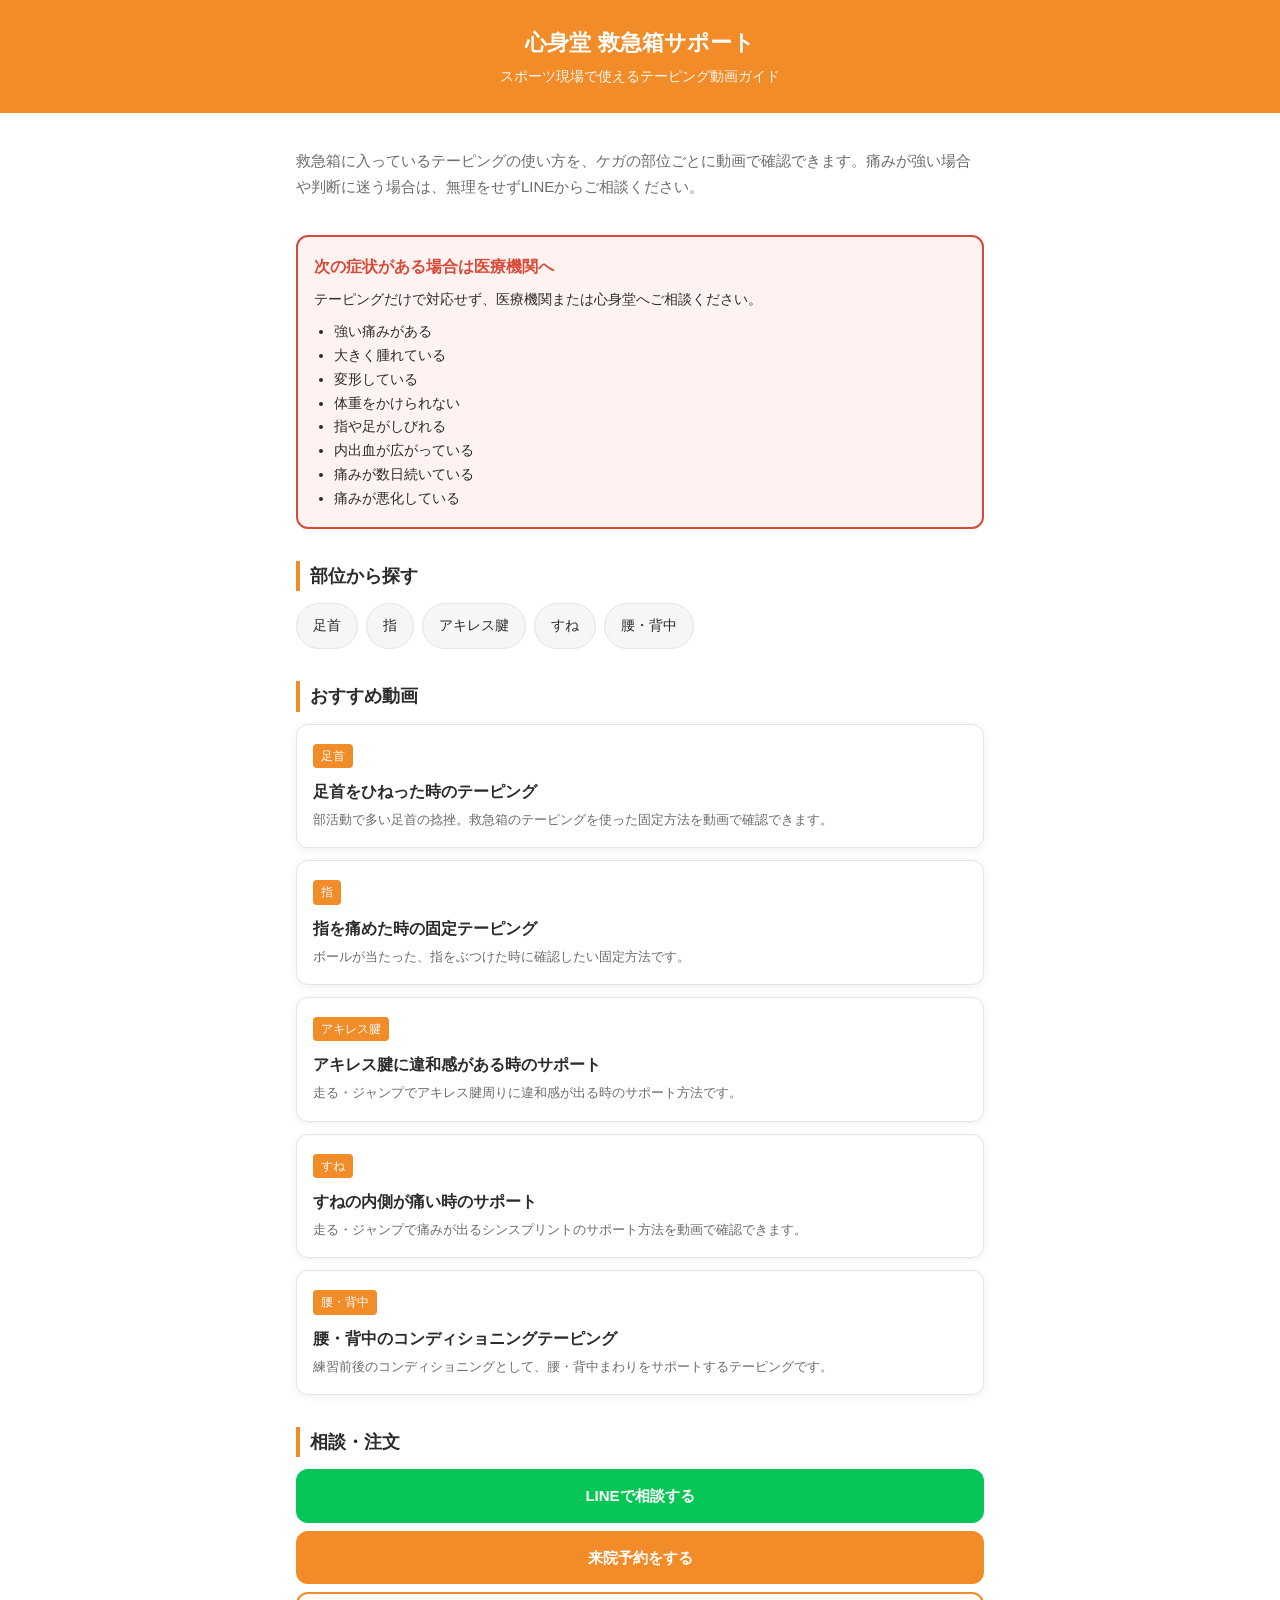
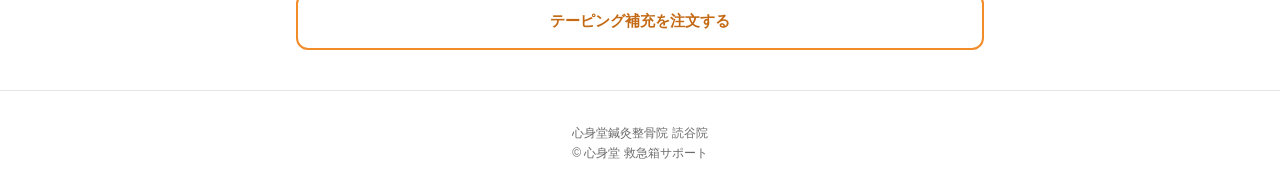
==== index.html @ 583e000f "Initial commit: Phase 1 static site + admin panel" ====
<!DOCTYPE html>
<html lang="ja">
<head>
<meta charset="UTF-8">
<meta name="viewport" content="width=device-width, initial-scale=1">
<title>心身堂 救急箱サポート | テーピング動画ガイド</title>
<meta name="description" content="スポーツ現場で使えるテーピング動画ガイド。心身堂鍼灸整骨院 読谷院の救急箱サポート企画。">
<link rel="stylesheet" href="assets/css/style.css">
</head>
<body>
<header class="site-header">
  <h1 id="site-title">心身堂 救急箱サポート</h1>
  <p class="subtitle" id="site-subtitle">スポーツ現場で使えるテーピング動画ガイド</p>
</header>

<main class="container">
  <p class="lead" id="site-description"></p>

  <div class="notice">
    <h2>次の症状がある場合は医療機関へ</h2>
    <p style="font-size:14px;margin:0">テーピングだけで対応せず、医療機関または心身堂へご相談ください。</p>
    <ul id="emergency-list"></ul>
  </div>

  <section>
    <h2>部位から探す</h2>
    <div class="categories" id="categories"></div>
  </section>

  <section>
    <h2>おすすめ動画</h2>
    <div class="video-list" id="video-list"></div>
  </section>

  <section>
    <h2>相談・注文</h2>
    <a id="btn-line" class="btn btn-line" href="#">LINEで相談する</a>
    <a class="btn btn-primary" href="#">来院予約をする</a>
    <a class="btn btn-outline" href="#">テーピング補充を注文する</a>
  </section>
</main>

<footer class="site-footer">
  <p>心身堂鍼灸整骨院 読谷院<br>&copy; 心身堂 救急箱サポート</p>
</footer>

<script src="assets/js/main.js"></script>
</body>
</html>
---- assets/css/style.css ----
:root {
  --color-primary: #F28C28;
  --color-primary-dark: #C46A15;
  --color-danger: #D94A38;
  --color-text: #2B2B2B;
  --color-text-sub: #6B6B6B;
  --color-bg: #FFFFFF;
  --color-bg-soft: #F6F6F6;
  --color-border: #E4E4E4;
  --radius: 12px;
  --shadow: 0 2px 8px rgba(0,0,0,0.06);
  --font: -apple-system, BlinkMacSystemFont, "Segoe UI", "Hiragino Kaku Gothic ProN", "Noto Sans JP", Meiryo, sans-serif;
}

* { box-sizing: border-box; }
html, body { margin: 0; padding: 0; }
body {
  font-family: var(--font);
  color: var(--color-text);
  background: var(--color-bg);
  line-height: 1.7;
  font-size: 16px;
  -webkit-text-size-adjust: 100%;
}

a { color: var(--color-primary-dark); }

.container {
  max-width: 720px;
  margin: 0 auto;
  padding: 0 16px;
}

/* Header */
.site-header {
  background: var(--color-primary);
  color: #fff;
  padding: 24px 16px;
  text-align: center;
}
.site-header h1 { margin: 0 0 4px; font-size: 22px; }
.site-header .subtitle { margin: 0; font-size: 14px; opacity: 0.95; }

.lead {
  padding: 20px 0;
  color: var(--color-text-sub);
  font-size: 15px;
}

/* Emergency notice */
.notice {
  background: #FFF3F1;
  border: 2px solid var(--color-danger);
  border-radius: var(--radius);
  padding: 16px;
  margin: 16px 0 24px;
}
.notice h2 {
  color: var(--color-danger);
  font-size: 16px;
  margin: 0 0 8px;
}
.notice ul { margin: 8px 0 0; padding-left: 20px; }
.notice li { font-size: 14px; }

/* Section */
section { margin: 32px 0; }
section h2 {
  font-size: 18px;
  border-left: 4px solid var(--color-primary);
  padding-left: 10px;
  margin-bottom: 12px;
}

/* Category chips */
.categories { display: flex; flex-wrap: wrap; gap: 8px; }
.category-chip {
  display: inline-block;
  padding: 10px 16px;
  background: var(--color-bg-soft);
  border: 1px solid var(--color-border);
  border-radius: 999px;
  color: var(--color-text);
  text-decoration: none;
  font-size: 14px;
}
.category-chip:hover { background: var(--color-primary); color: #fff; border-color: var(--color-primary); }

/* Video cards */
.video-list { display: grid; gap: 12px; }
.video-card {
  display: block;
  background: #fff;
  border: 1px solid var(--color-border);
  border-radius: var(--radius);
  padding: 16px;
  text-decoration: none;
  color: var(--color-text);
  box-shadow: var(--shadow);
}
.video-card:hover { border-color: var(--color-primary); }
.video-card .cat {
  display: inline-block;
  font-size: 12px;
  background: var(--color-primary);
  color: #fff;
  padding: 2px 8px;
  border-radius: 4px;
  margin-bottom: 6px;
}
.video-card h3 { margin: 4px 0; font-size: 16px; }
.video-card p { margin: 4px 0 0; font-size: 13px; color: var(--color-text-sub); }

/* Buttons */
.btn {
  display: block;
  width: 100%;
  text-align: center;
  padding: 14px 16px;
  border-radius: var(--radius);
  text-decoration: none;
  font-weight: 700;
  margin: 8px 0;
  font-size: 15px;
}
.btn-line { background: #06C755; color: #fff; }
.btn-primary { background: var(--color-primary); color: #fff; }
.btn-outline { background: #fff; color: var(--color-primary-dark); border: 2px solid var(--color-primary); }

/* Video page */
.video-wrap {
  position: relative;
  padding-top: 56.25%;
  background: #000;
  border-radius: var(--radius);
  overflow: hidden;
  margin: 12px 0;
}
.video-wrap iframe, .video-wrap .placeholder {
  position: absolute; inset: 0; width: 100%; height: 100%; border: 0;
}
.video-wrap .placeholder {
  display: flex; align-items: center; justify-content: center;
  color: #fff; font-size: 14px; background: #333;
}

.info-block {
  background: var(--color-bg-soft);
  border-radius: var(--radius);
  padding: 12px 16px;
  margin: 12px 0;
}
.info-block h3 { font-size: 15px; margin: 4px 0 6px; color: var(--color-primary-dark); }
.info-block ul { margin: 4px 0; padding-left: 20px; }
.info-block li { font-size: 14px; }

.tag-list { display: flex; flex-wrap: wrap; gap: 6px; margin-top: 8px; }
.tag {
  font-size: 12px;
  padding: 2px 8px;
  background: #fff;
  border: 1px solid var(--color-border);
  border-radius: 4px;
  color: var(--color-text-sub);
}

/* Footer */
.site-footer {
  border-top: 1px solid var(--color-border);
  padding: 20px 0;
  color: var(--color-text-sub);
  font-size: 12px;
  text-align: center;
  margin-top: 40px;
}

.back-link {
  display: inline-block;
  padding: 8px 0;
  font-size: 14px;
  color: var(--color-primary-dark);
  text-decoration: none;
}
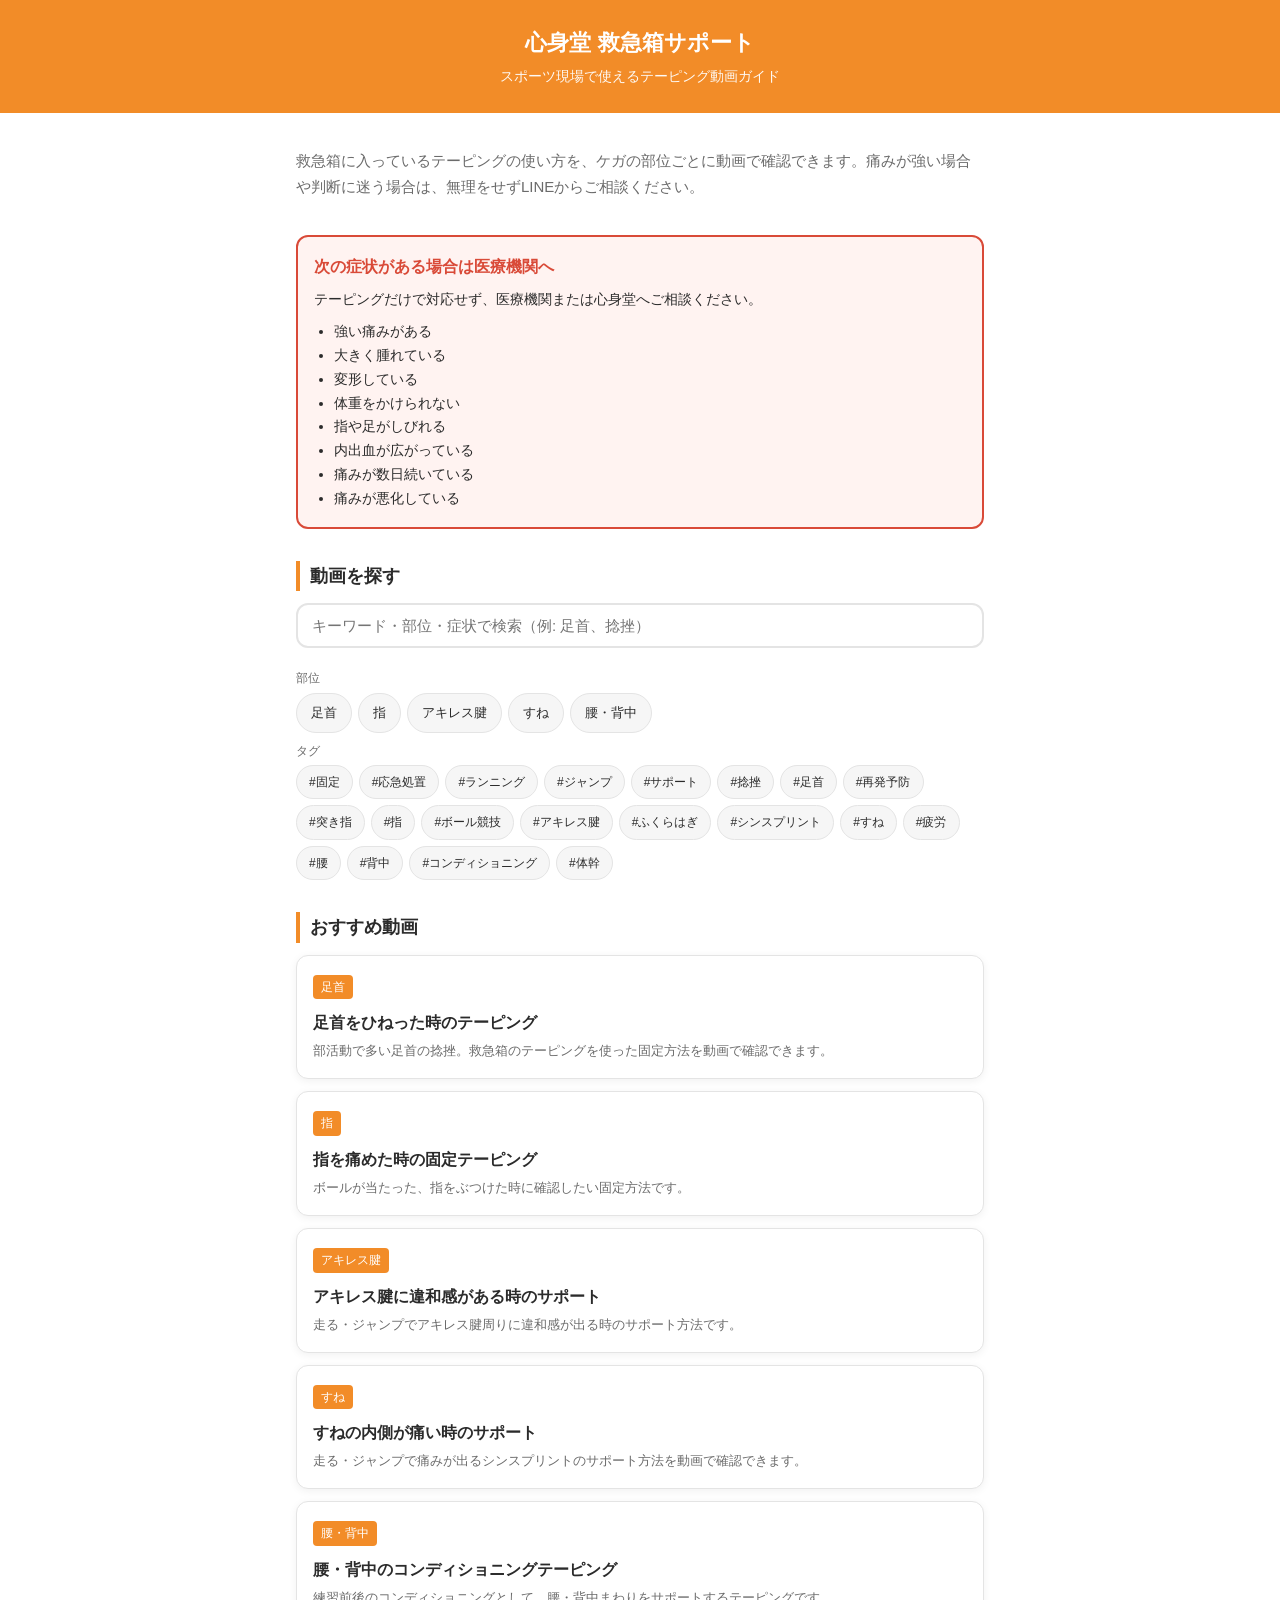
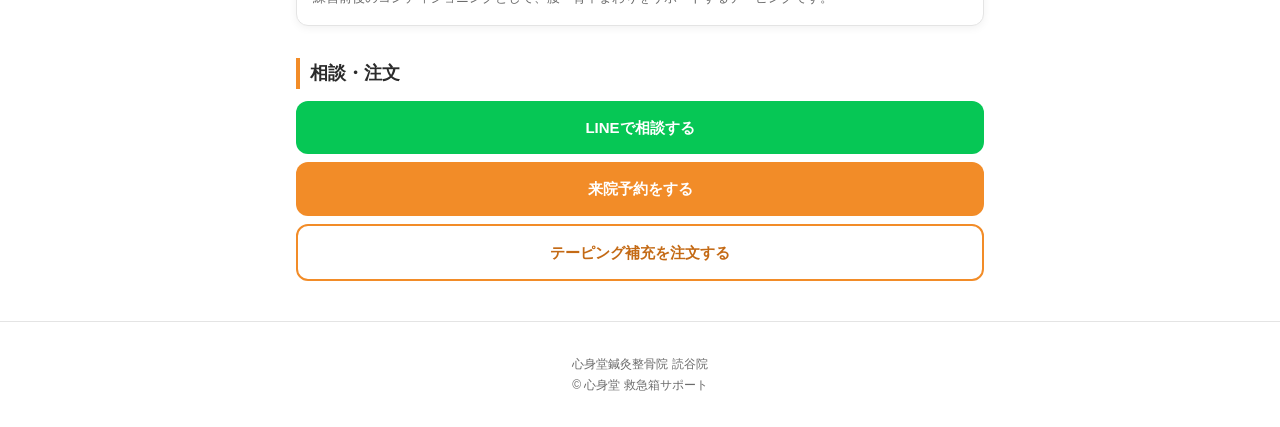
==== commit 1a748770: "Add search & filter: text/category/tag chips on top page" ====
--- a/index.html
+++ b/index.html
@@ -23,13 +23,19 @@
   </div>
 
   <section>
-    <h2>部位から探す</h2>
+    <h2>動画を探す</h2>
+    <input id="search-input" class="search-input" type="search" placeholder="キーワード・部位・症状で検索（例: 足首、捻挫）" autocomplete="off">
+    <div class="filter-label">部位</div>
     <div class="categories" id="categories"></div>
+    <div class="filter-label">タグ</div>
+    <div class="tags-filter" id="tags-filter"></div>
+    <button id="clear-filters" class="clear-btn" hidden>絞り込みを解除</button>
   </section>
 
   <section>
-    <h2>おすすめ動画</h2>
+    <h2 id="list-heading">おすすめ動画</h2>
     <div class="video-list" id="video-list"></div>
+    <p id="empty-msg" class="empty-msg" hidden>該当する動画が見つかりませんでした。</p>
   </section>
 
   <section>
--- a/assets/css/style.css
+++ b/assets/css/style.css
@@ -72,19 +72,52 @@
   margin-bottom: 12px;
 }
 
-/* Category chips */
-.categories { display: flex; flex-wrap: wrap; gap: 8px; }
-.category-chip {
+/* Search & filters */
+.search-input {
+  width: 100%;
+  padding: 12px 14px;
+  font-size: 15px;
+  border: 2px solid var(--color-border);
+  border-radius: var(--radius);
+  font-family: inherit;
+  margin-bottom: 12px;
+  -webkit-appearance: none;
+}
+.search-input:focus { border-color: var(--color-primary); outline: none; }
+.filter-label { font-size: 12px; color: var(--color-text-sub); margin: 8px 0 4px; }
+.categories, .tags-filter { display: flex; flex-wrap: wrap; gap: 6px; margin-bottom: 8px; }
+.category-chip, .tag-chip {
   display: inline-block;
-  padding: 10px 16px;
+  padding: 8px 14px;
   background: var(--color-bg-soft);
   border: 1px solid var(--color-border);
   border-radius: 999px;
   color: var(--color-text);
-  text-decoration: none;
+  font-size: 13px;
+  cursor: pointer;
+  user-select: none;
+}
+.tag-chip { padding: 6px 12px; font-size: 12px; }
+.category-chip.active, .tag-chip.active {
+  background: var(--color-primary);
+  color: #fff;
+  border-color: var(--color-primary);
+}
+.clear-btn {
+  background: transparent;
+  border: 0;
+  color: var(--color-primary-dark);
+  font-size: 13px;
+  cursor: pointer;
+  padding: 4px 0;
+  text-decoration: underline;
+}
+.empty-msg {
+  color: var(--color-text-sub);
+  text-align: center;
+  padding: 24px 0;
   font-size: 14px;
 }
-.category-chip:hover { background: var(--color-primary); color: #fff; border-color: var(--color-primary); }
 
 /* Video cards */
 .video-list { display: grid; gap: 12px; }
@@ -136,6 +169,12 @@
   overflow: hidden;
   margin: 12px 0;
 }
+.video-wrap.portrait {
+  padding-top: 0;
+  aspect-ratio: 9 / 16;
+  max-width: 360px;
+  margin: 12px auto;
+}
 .video-wrap iframe, .video-wrap .placeholder {
   position: absolute; inset: 0; width: 100%; height: 100%; border: 0;
 }
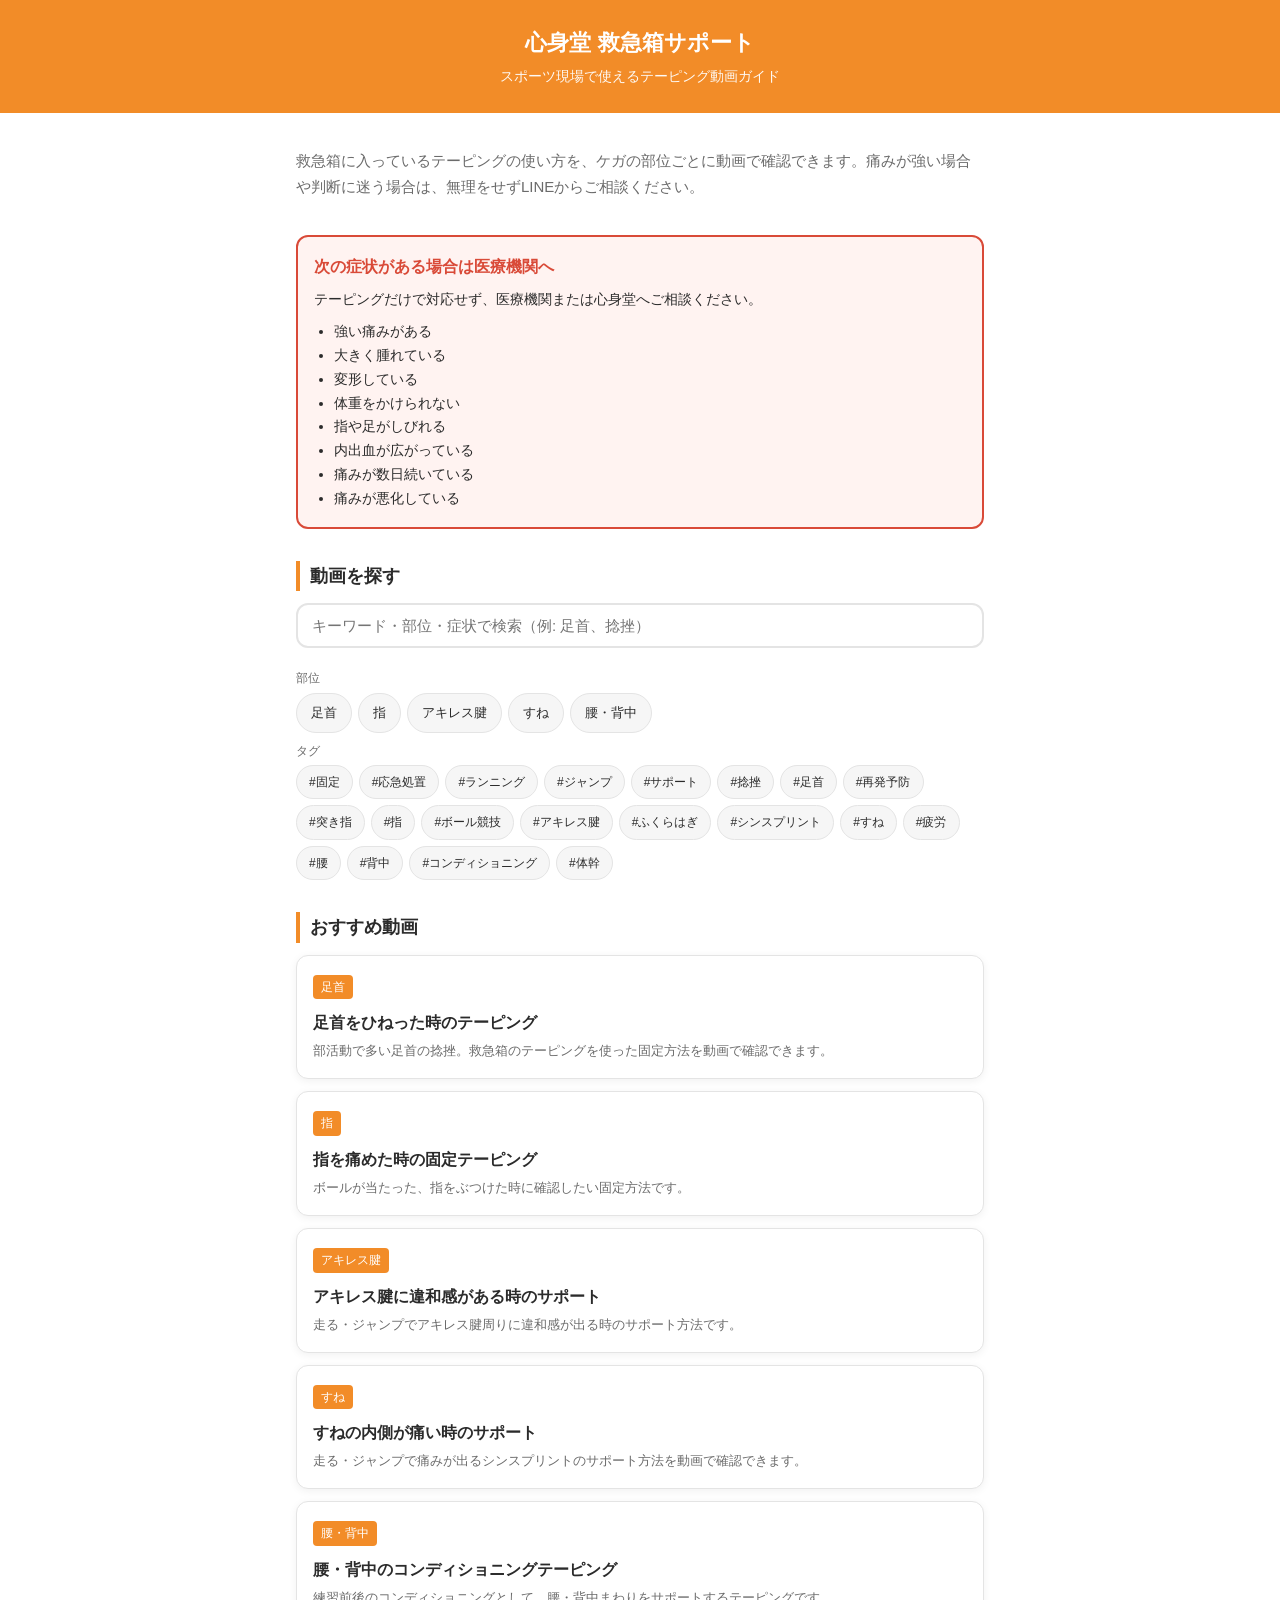
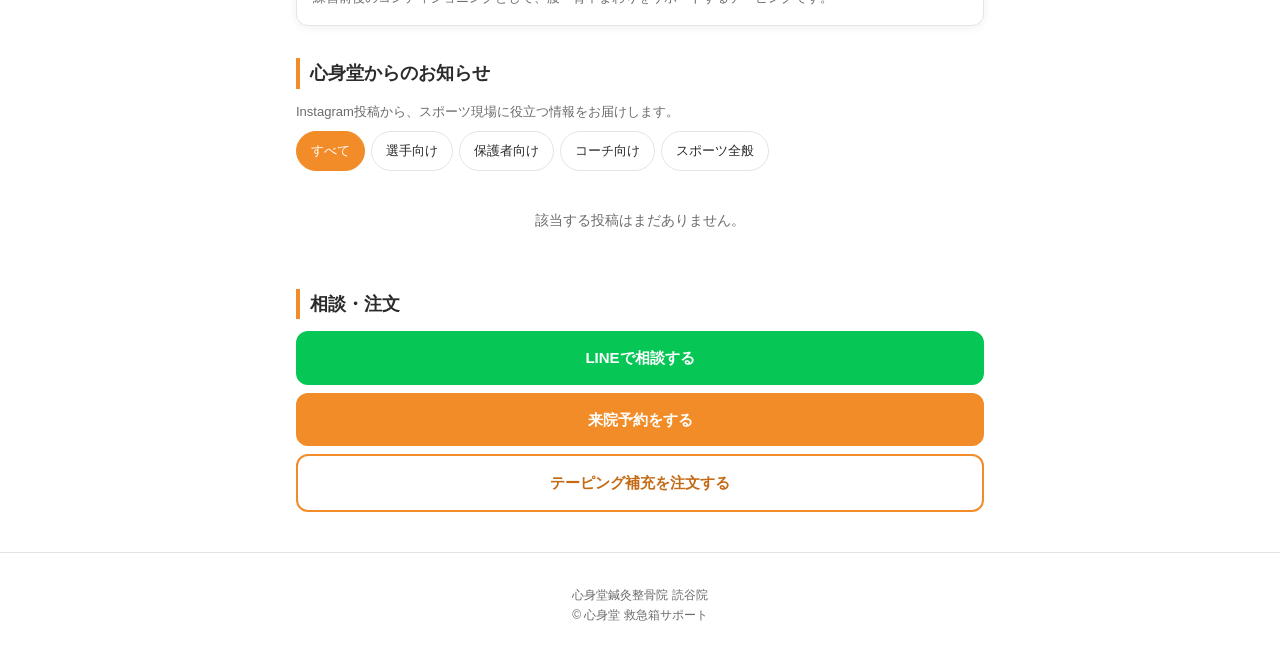
==== commit 2ff86609: "Add Instagram post curation section with audience filter" ====
--- a/index.html
+++ b/index.html
@@ -38,6 +38,14 @@
     <p id="empty-msg" class="empty-msg" hidden>該当する動画が見つかりませんでした。</p>
   </section>
 
+  <section id="ig-section">
+    <h2>心身堂からのお知らせ</h2>
+    <p style="font-size:13px;color:var(--color-text-sub);margin:0 0 8px;">Instagram投稿から、スポーツ現場に役立つ情報をお届けします。</p>
+    <div class="audience-tabs" id="audience-tabs"></div>
+    <div id="posts-list"></div>
+    <p id="posts-empty" class="empty-msg" hidden>該当する投稿はまだありません。</p>
+  </section>
+
   <section>
     <h2>相談・注文</h2>
     <a id="btn-line" class="btn btn-line" href="#">LINEで相談する</a>
@@ -50,6 +58,8 @@
   <p>心身堂鍼灸整骨院 読谷院<br>&copy; 心身堂 救急箱サポート</p>
 </footer>
 
+<script async src="//www.instagram.com/embed.js"></script>
 <script src="assets/js/main.js"></script>
+<script src="assets/js/posts.js"></script>
 </body>
 </html>
--- a/assets/css/style.css
+++ b/assets/css/style.css
@@ -119,6 +119,46 @@
   font-size: 14px;
 }
 
+/* Instagram section */
+.audience-tabs { display: flex; flex-wrap: wrap; gap: 6px; margin: 8px 0 14px; }
+.audience-tab {
+  padding: 8px 14px;
+  border: 1px solid var(--color-border);
+  border-radius: 999px;
+  background: #fff;
+  font-size: 13px;
+  cursor: pointer;
+  user-select: none;
+}
+.audience-tab.active {
+  background: var(--color-primary);
+  color: #fff;
+  border-color: var(--color-primary);
+}
+.ig-card {
+  background: #fff;
+  border: 1px solid var(--color-border);
+  border-radius: var(--radius);
+  padding: 14px;
+  margin: 12px 0;
+  box-shadow: var(--shadow);
+}
+.ig-audience { display: flex; flex-wrap: wrap; gap: 4px; margin-bottom: 8px; }
+.ig-audience-tag {
+  font-size: 11px;
+  padding: 2px 8px;
+  background: var(--color-bg-soft);
+  border: 1px solid var(--color-border);
+  border-radius: 4px;
+  color: var(--color-text-sub);
+}
+.ig-comment {
+  margin: 4px 0 10px;
+  font-size: 14px;
+  line-height: 1.6;
+  color: var(--color-text);
+}
+
 /* Video cards */
 .video-list { display: grid; gap: 12px; }
 .video-card {
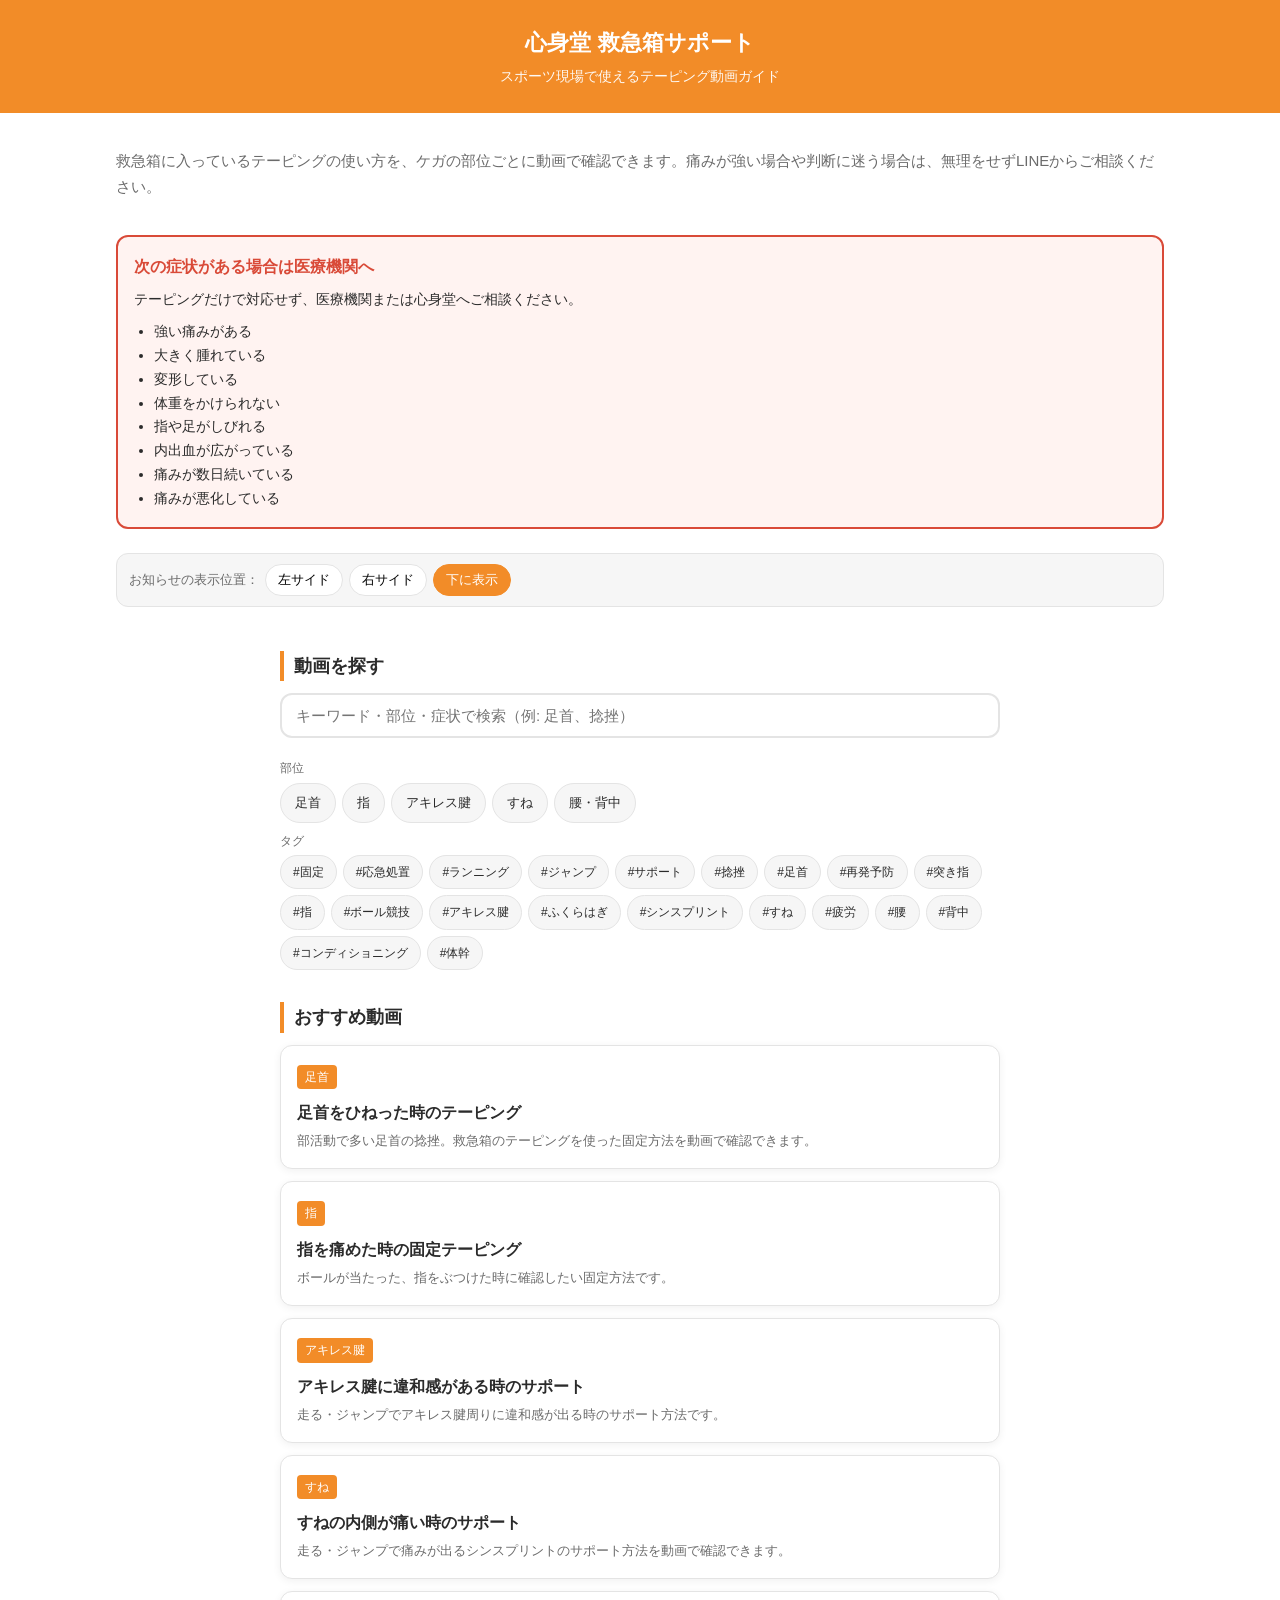
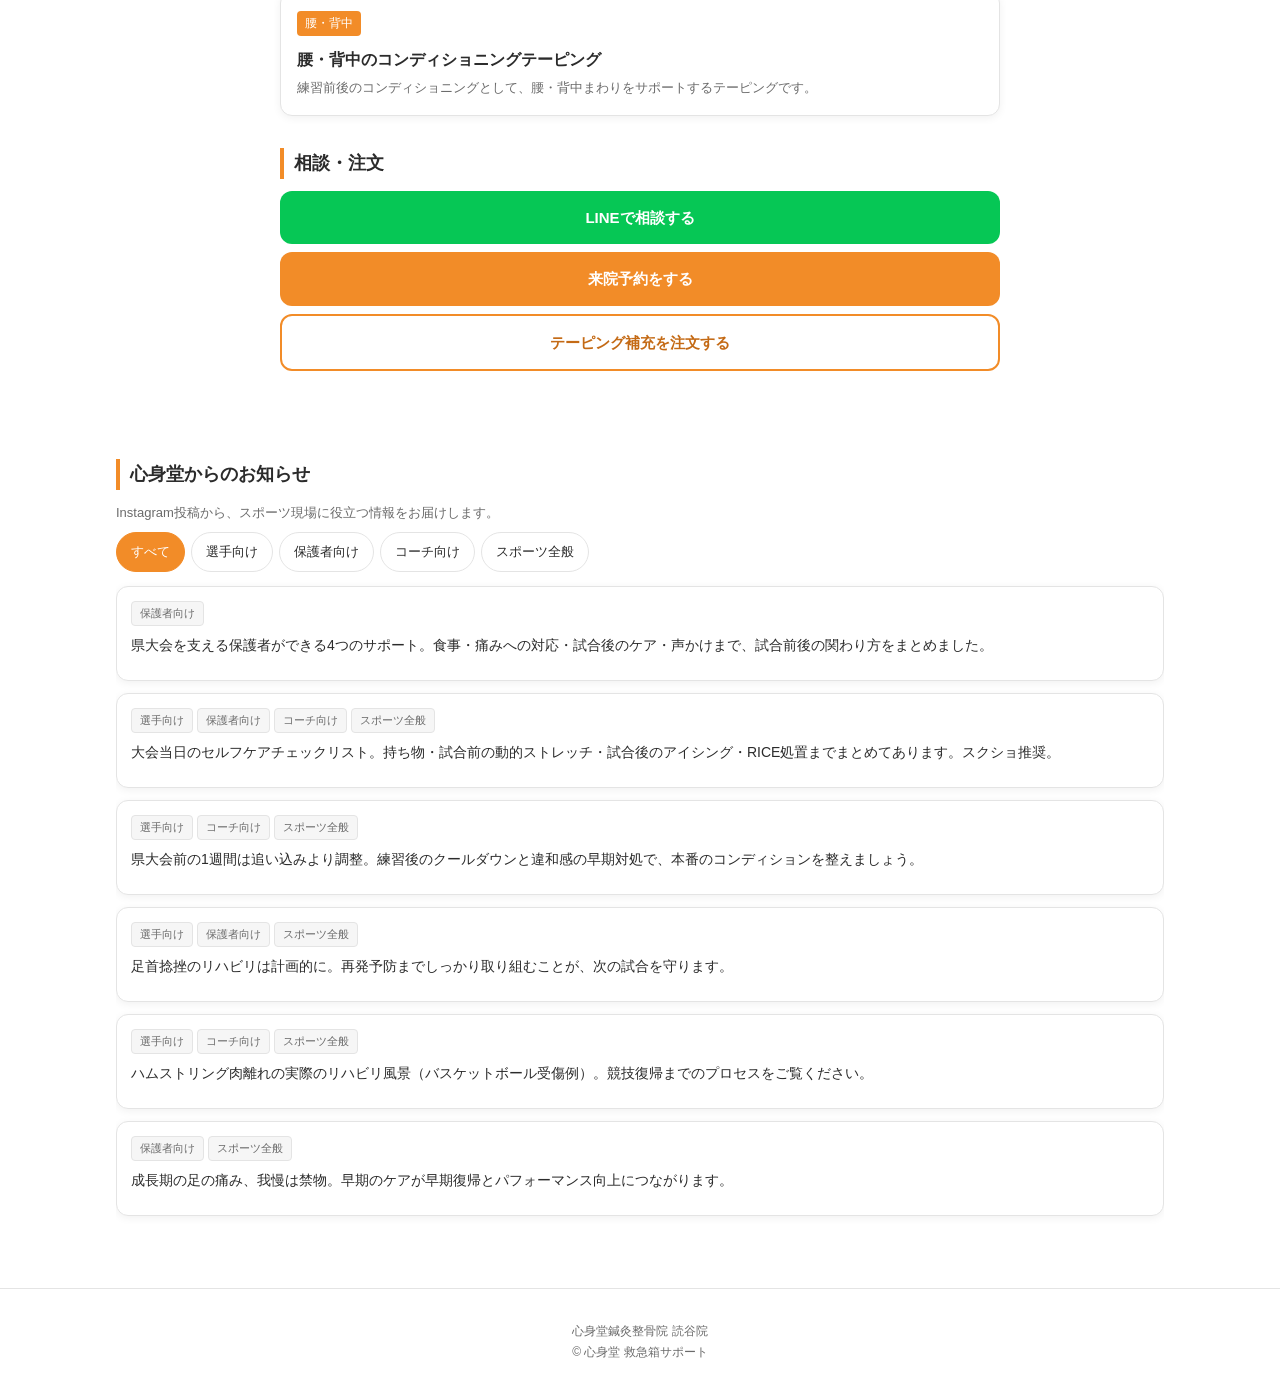
==== commit 07348f54: "Add layout switcher (left/right/stack) with mobile-first video priority" ====
--- a/index.html
+++ b/index.html
@@ -22,36 +22,50 @@
     <ul id="emergency-list"></ul>
   </div>
 
-  <section>
-    <h2>動画を探す</h2>
-    <input id="search-input" class="search-input" type="search" placeholder="キーワード・部位・症状で検索（例: 足首、捻挫）" autocomplete="off">
-    <div class="filter-label">部位</div>
-    <div class="categories" id="categories"></div>
-    <div class="filter-label">タグ</div>
-    <div class="tags-filter" id="tags-filter"></div>
-    <button id="clear-filters" class="clear-btn" hidden>絞り込みを解除</button>
-  </section>
+  <div class="layout-switcher" id="layout-switcher">
+    <span class="layout-label">お知らせの表示位置：</span>
+    <button data-layout="left" class="layout-btn">左サイド</button>
+    <button data-layout="right" class="layout-btn">右サイド</button>
+    <button data-layout="stack" class="layout-btn">下に表示</button>
+  </div>
 
-  <section>
-    <h2 id="list-heading">おすすめ動画</h2>
-    <div class="video-list" id="video-list"></div>
-    <p id="empty-msg" class="empty-msg" hidden>該当する動画が見つかりませんでした。</p>
-  </section>
+  <div class="content-grid" id="content-grid" data-layout="stack">
+    <div class="main-col">
+      <section>
+        <h2>動画を探す</h2>
+        <input id="search-input" class="search-input" type="search" placeholder="キーワード・部位・症状で検索（例: 足首、捻挫）" autocomplete="off">
+        <div class="filter-label">部位</div>
+        <div class="categories" id="categories"></div>
+        <div class="filter-label">タグ</div>
+        <div class="tags-filter" id="tags-filter"></div>
+        <button id="clear-filters" class="clear-btn" hidden>絞り込みを解除</button>
+      </section>
 
-  <section id="ig-section">
-    <h2>心身堂からのお知らせ</h2>
-    <p style="font-size:13px;color:var(--color-text-sub);margin:0 0 8px;">Instagram投稿から、スポーツ現場に役立つ情報をお届けします。</p>
-    <div class="audience-tabs" id="audience-tabs"></div>
-    <div id="posts-list"></div>
-    <p id="posts-empty" class="empty-msg" hidden>該当する投稿はまだありません。</p>
-  </section>
+      <section>
+        <h2 id="list-heading">おすすめ動画</h2>
+        <div class="video-list" id="video-list"></div>
+        <p id="empty-msg" class="empty-msg" hidden>該当する動画が見つかりませんでした。</p>
+      </section>
 
-  <section>
-    <h2>相談・注文</h2>
-    <a id="btn-line" class="btn btn-line" href="#">LINEで相談する</a>
-    <a class="btn btn-primary" href="#">来院予約をする</a>
-    <a class="btn btn-outline" href="#">テーピング補充を注文する</a>
-  </section>
+      <section>
+        <h2>相談・注文</h2>
+        <a id="btn-line" class="btn btn-line" href="#">LINEで相談する</a>
+        <a class="btn btn-primary" href="#">来院予約をする</a>
+        <a class="btn btn-outline" href="#">テーピング補充を注文する</a>
+      </section>
+    </div>
+
+    <aside class="ig-aside">
+      <section id="ig-section">
+        <h2>心身堂からのお知らせ</h2>
+        <p style="font-size:13px;color:var(--color-text-sub);margin:0 0 8px;">Instagram投稿から、スポーツ現場に役立つ情報をお届けします。</p>
+        <div class="audience-tabs" id="audience-tabs"></div>
+        <div id="posts-list"></div>
+        <p id="posts-empty" class="empty-msg" hidden>該当する投稿はまだありません。</p>
+        <button id="posts-toggle" class="clear-btn" hidden></button>
+      </section>
+    </aside>
+  </div>
 </main>
 
 <footer class="site-footer">
--- a/assets/css/style.css
+++ b/assets/css/style.css
@@ -26,9 +26,81 @@
 a { color: var(--color-primary-dark); }
 
 .container {
-  max-width: 720px;
+  max-width: 1080px;
   margin: 0 auto;
   padding: 0 16px;
+}
+.main-col { max-width: 720px; margin: 0 auto; width: 100%; }
+
+/* Layout switcher */
+.layout-switcher {
+  display: flex; flex-wrap: wrap; align-items: center; gap: 6px;
+  padding: 10px 12px;
+  background: var(--color-bg-soft);
+  border: 1px solid var(--color-border);
+  border-radius: var(--radius);
+  margin: 12px 0;
+  font-size: 13px;
+}
+.layout-label { color: var(--color-text-sub); }
+.layout-btn {
+  border: 1px solid var(--color-border);
+  background: #fff;
+  padding: 6px 12px;
+  border-radius: 999px;
+  cursor: pointer;
+  font-size: 13px;
+  font-family: inherit;
+}
+.layout-btn.active {
+  background: var(--color-primary);
+  color: #fff;
+  border-color: var(--color-primary);
+}
+
+/* Content grid — desktop */
+.content-grid { display: grid; gap: 24px; }
+.content-grid[data-layout="stack"] {
+  grid-template-columns: 1fr;
+}
+.content-grid[data-layout="stack"] .main-col { grid-row: 1; }
+.content-grid[data-layout="stack"] .ig-aside { grid-row: 2; }
+
+@media (min-width: 900px) {
+  .content-grid[data-layout="left"] {
+    grid-template-columns: 320px 1fr;
+  }
+  .content-grid[data-layout="left"] .ig-aside { grid-column: 1; grid-row: 1; }
+  .content-grid[data-layout="left"] .main-col { grid-column: 2; grid-row: 1; margin: 0; }
+  .content-grid[data-layout="right"] {
+    grid-template-columns: 1fr 320px;
+  }
+  .content-grid[data-layout="right"] .main-col { grid-column: 1; grid-row: 1; margin: 0; }
+  .content-grid[data-layout="right"] .ig-aside { grid-column: 2; grid-row: 1; }
+  .ig-aside {
+    position: sticky;
+    top: 12px;
+    align-self: start;
+    max-height: calc(100vh - 24px);
+    overflow-y: auto;
+  }
+}
+
+/* Mobile — always stack, videos first, IG below */
+@media (max-width: 899px) {
+  .content-grid { grid-template-columns: 1fr; }
+  .layout-switcher { display: none; }
+  .content-grid .main-col { grid-row: 1; }
+  .content-grid .ig-aside { grid-row: 2; }
+  #ig-section h2 { font-size: 16px; }
+  .ig-card { padding: 10px; }
+  #posts-list.compact { max-height: 720px; overflow: hidden; position: relative; }
+  #posts-list.compact::after {
+    content: '';
+    position: absolute; bottom: 0; left: 0; right: 0; height: 80px;
+    background: linear-gradient(transparent, #fff);
+    pointer-events: none;
+  }
 }
 
 /* Header */
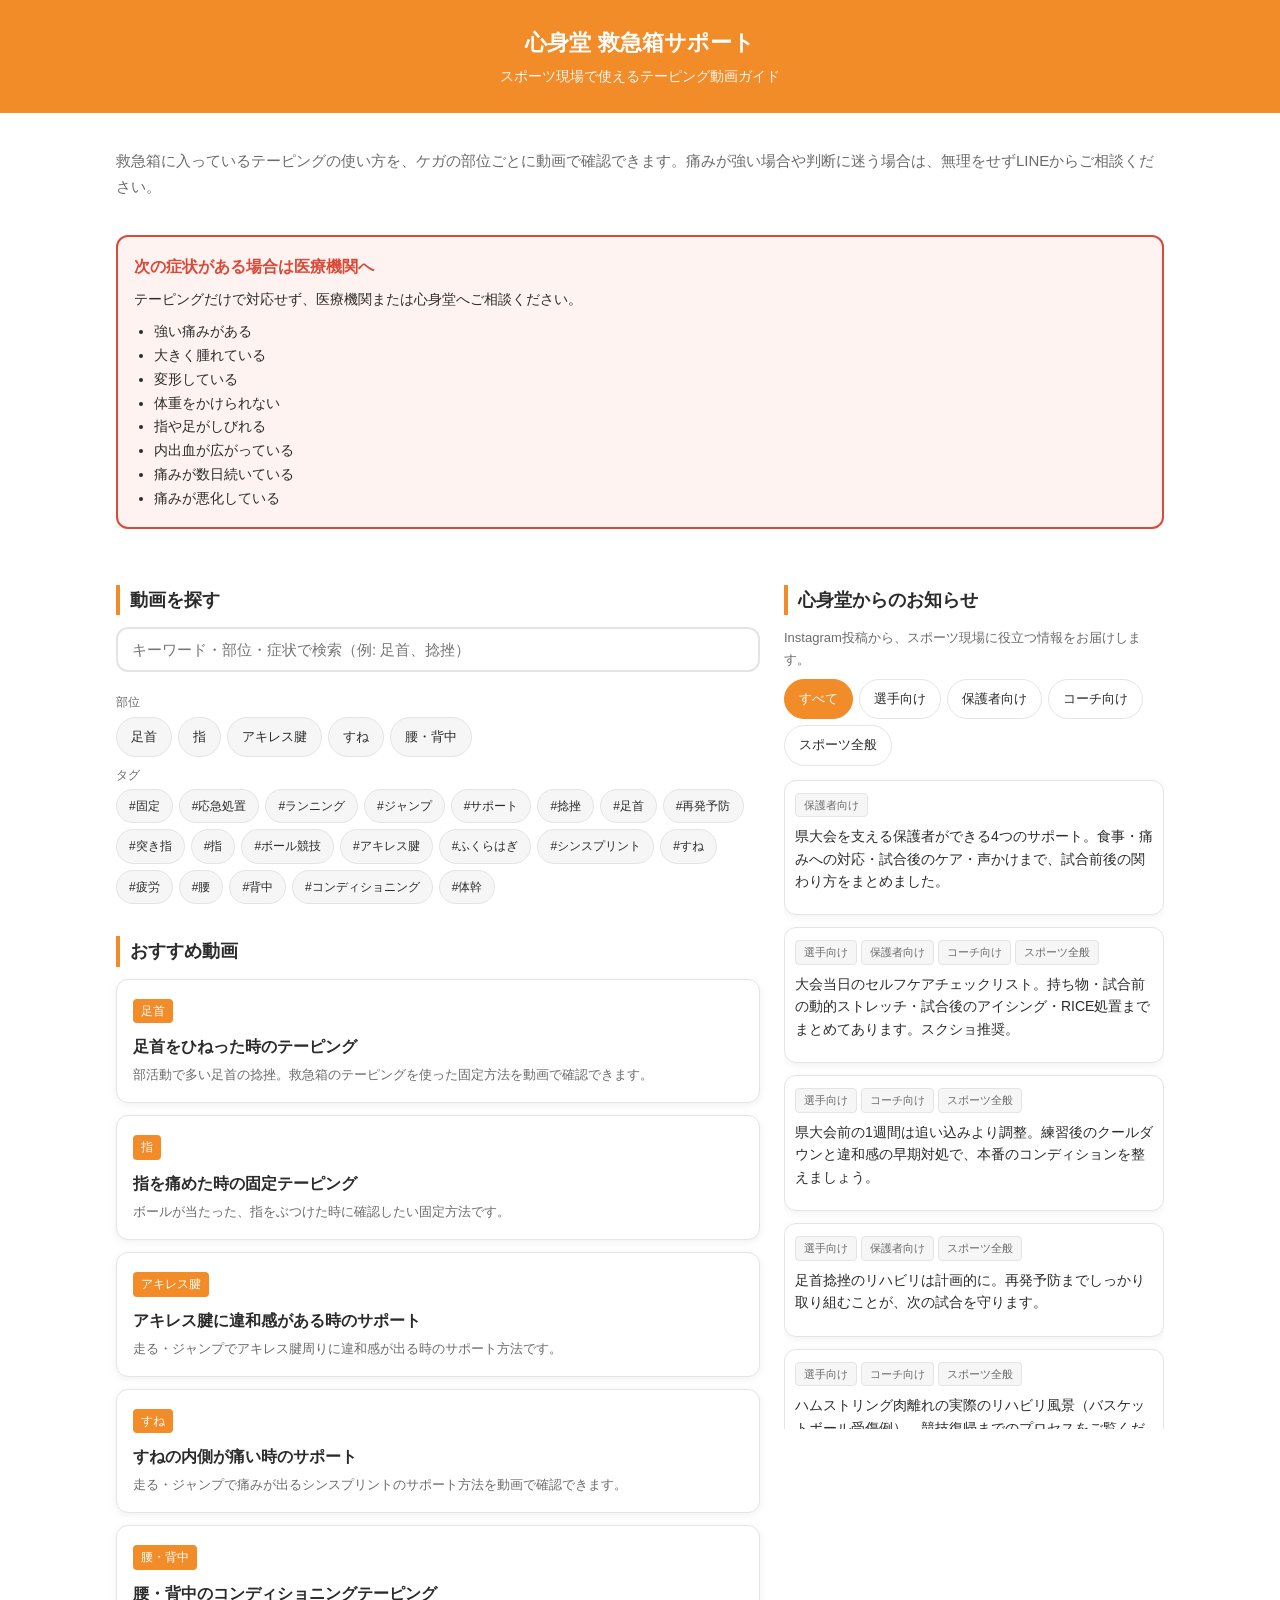
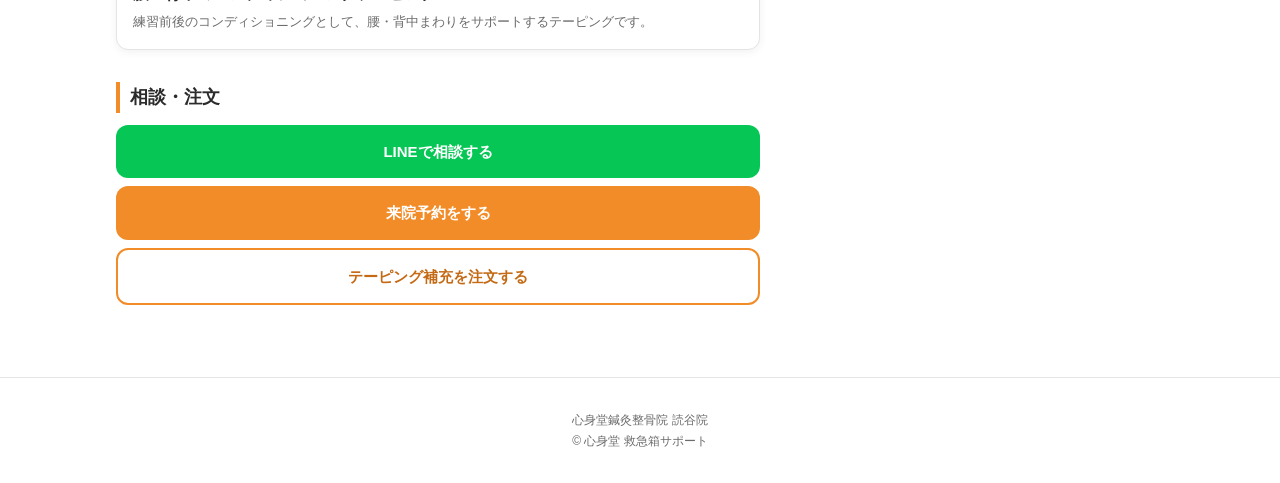
==== commit c52ca588: "Move layout control to admin; fix IG post visibility (full first card + widen sidebar)" ====
--- a/index.html
+++ b/index.html
@@ -20,13 +20,6 @@
     <h2>次の症状がある場合は医療機関へ</h2>
     <p style="font-size:14px;margin:0">テーピングだけで対応せず、医療機関または心身堂へご相談ください。</p>
     <ul id="emergency-list"></ul>
-  </div>
-
-  <div class="layout-switcher" id="layout-switcher">
-    <span class="layout-label">お知らせの表示位置：</span>
-    <button data-layout="left" class="layout-btn">左サイド</button>
-    <button data-layout="right" class="layout-btn">右サイド</button>
-    <button data-layout="stack" class="layout-btn">下に表示</button>
   </div>
 
   <div class="content-grid" id="content-grid" data-layout="stack">
@@ -62,7 +55,7 @@
         <div class="audience-tabs" id="audience-tabs"></div>
         <div id="posts-list"></div>
         <p id="posts-empty" class="empty-msg" hidden>該当する投稿はまだありません。</p>
-        <button id="posts-toggle" class="clear-btn" hidden></button>
+        <button id="posts-toggle" hidden></button>
       </section>
     </aside>
   </div>
--- a/assets/css/style.css
+++ b/assets/css/style.css
@@ -68,12 +68,12 @@
 
 @media (min-width: 900px) {
   .content-grid[data-layout="left"] {
-    grid-template-columns: 320px 1fr;
+    grid-template-columns: 380px 1fr;
   }
   .content-grid[data-layout="left"] .ig-aside { grid-column: 1; grid-row: 1; }
   .content-grid[data-layout="left"] .main-col { grid-column: 2; grid-row: 1; margin: 0; }
   .content-grid[data-layout="right"] {
-    grid-template-columns: 1fr 320px;
+    grid-template-columns: 1fr 380px;
   }
   .content-grid[data-layout="right"] .main-col { grid-column: 1; grid-row: 1; margin: 0; }
   .content-grid[data-layout="right"] .ig-aside { grid-column: 2; grid-row: 1; }
@@ -84,23 +84,39 @@
     max-height: calc(100vh - 24px);
     overflow-y: auto;
   }
+  /* Instagram official minimum width is 326px; give safe padding */
+  .content-grid[data-layout="left"] .ig-card,
+  .content-grid[data-layout="right"] .ig-card {
+    padding: 12px 10px;
+  }
+  .content-grid[data-layout="left"] .instagram-media,
+  .content-grid[data-layout="right"] .instagram-media {
+    min-width: 326px !important;
+  }
 }
 
 /* Mobile — always stack, videos first, IG below */
 @media (max-width: 899px) {
   .content-grid { grid-template-columns: 1fr; }
-  .layout-switcher { display: none; }
   .content-grid .main-col { grid-row: 1; }
   .content-grid .ig-aside { grid-row: 2; }
   #ig-section h2 { font-size: 16px; }
-  .ig-card { padding: 10px; }
-  #posts-list.compact { max-height: 720px; overflow: hidden; position: relative; }
-  #posts-list.compact::after {
-    content: '';
-    position: absolute; bottom: 0; left: 0; right: 0; height: 80px;
-    background: linear-gradient(transparent, #fff);
-    pointer-events: none;
-  }
+}
+
+/* Compact mode: hide all posts after first, without clipping the first */
+#posts-list.compact .ig-card:not(:first-child) { display: none; }
+#posts-toggle {
+  display: block;
+  margin: 12px auto 0;
+  padding: 10px 20px;
+  background: var(--color-primary);
+  color: #fff;
+  border: 0;
+  border-radius: 999px;
+  font-size: 14px;
+  font-weight: 700;
+  cursor: pointer;
+  font-family: inherit;
 }
 
 /* Header */
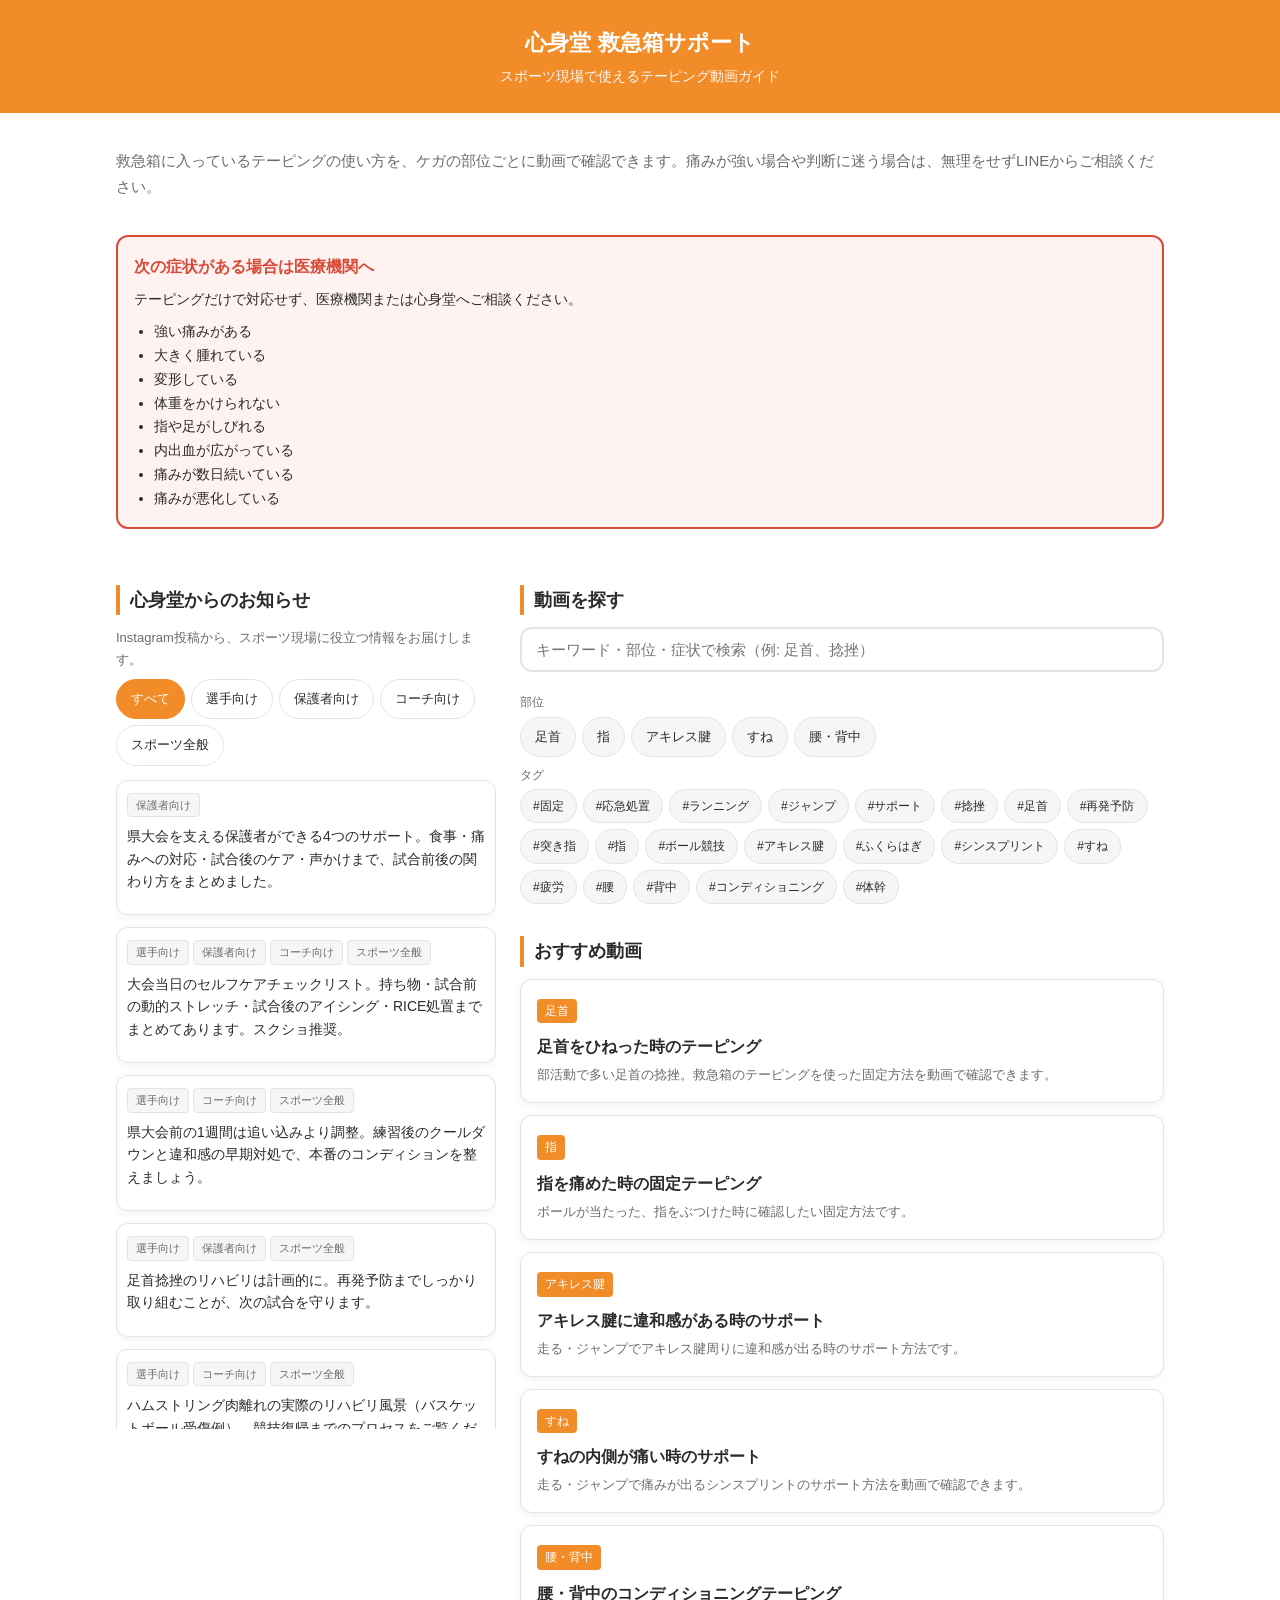
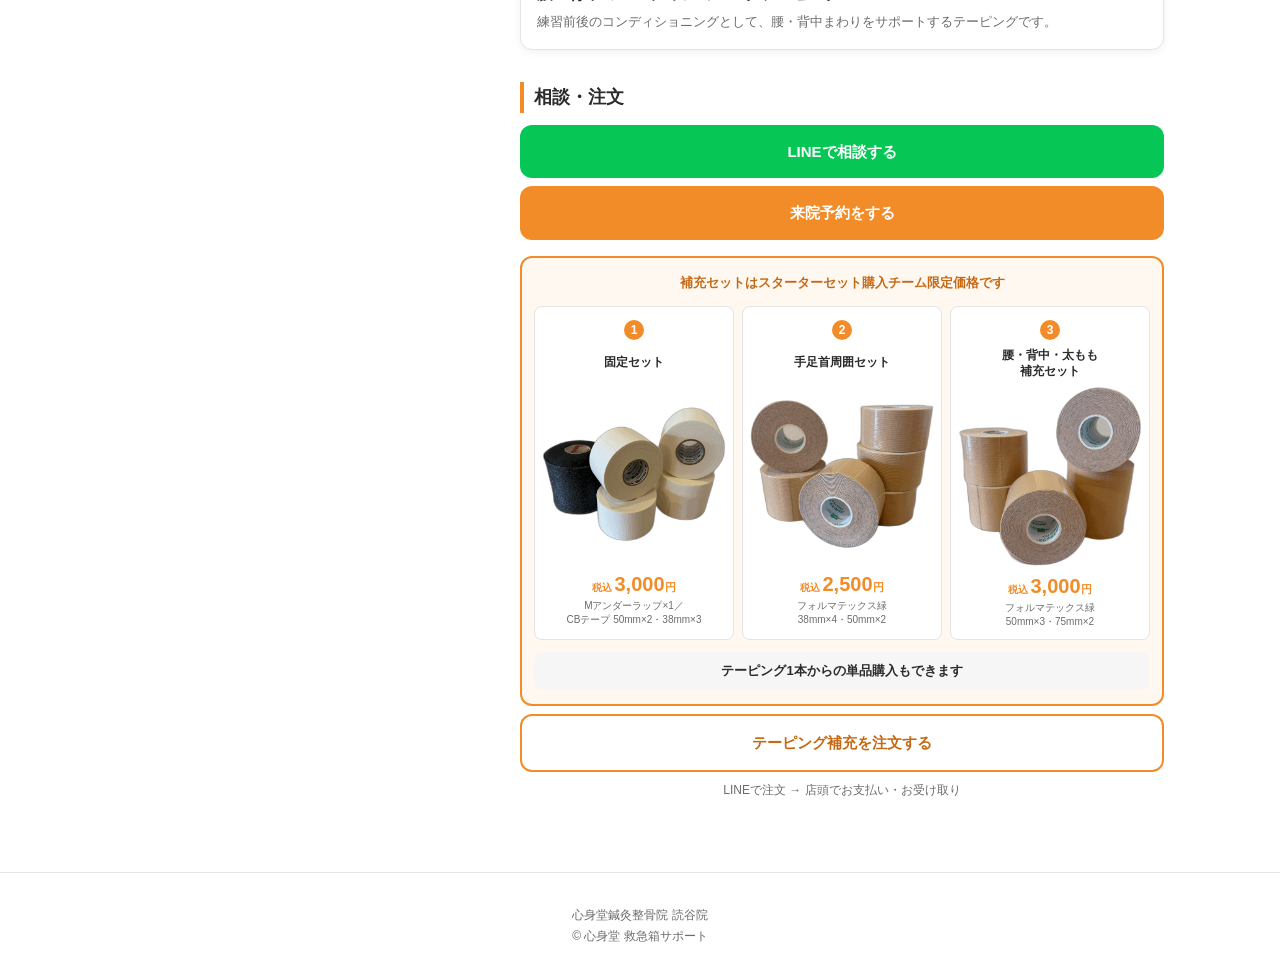
==== commit 0cdb0d3e: "Add refill set price table with product photos near LINE order button" ====
--- a/index.html
+++ b/index.html
@@ -44,7 +44,37 @@
         <h2>相談・注文</h2>
         <a id="btn-line" class="btn btn-line" href="#">LINEで相談する</a>
         <a class="btn btn-primary" href="#">来院予約をする</a>
+
+        <div class="refill-sets">
+          <p class="refill-sets__note">補充セットはスターターセット購入チーム限定価格です</p>
+          <div class="refill-sets__grid">
+            <div class="refill-card">
+              <span class="refill-card__num">1</span>
+              <p class="refill-card__name">固定セット</p>
+              <img class="refill-card__img" src="assets/img/tape-set1.png" alt="固定セット（Mアンダーラップ×1／CBテープ 50mm×2・38mm×3）" loading="lazy" onerror="this.outerHTML='&lt;div class=\'refill-card__img refill-card__ph\'&gt;写真準備中&lt;/div&gt;'">
+              <p class="refill-card__price"><span class="refill-card__tax">税込</span>3,000<span class="refill-card__yen">円</span></p>
+              <p class="refill-card__spec">Mアンダーラップ×1／<br>CBテープ 50mm×2・38mm×3</p>
+            </div>
+            <div class="refill-card">
+              <span class="refill-card__num">2</span>
+              <p class="refill-card__name">手足首周囲セット</p>
+              <img class="refill-card__img" src="assets/img/tape-set2.png" alt="手足首周囲セット（フォルマテックス緑 38mm×4・50mm×2）" loading="lazy" onerror="this.outerHTML='&lt;div class=\'refill-card__img refill-card__ph\'&gt;写真準備中&lt;/div&gt;'">
+              <p class="refill-card__price"><span class="refill-card__tax">税込</span>2,500<span class="refill-card__yen">円</span></p>
+              <p class="refill-card__spec">フォルマテックス緑<br>38mm×4・50mm×2</p>
+            </div>
+            <div class="refill-card">
+              <span class="refill-card__num">3</span>
+              <p class="refill-card__name">腰・背中・太もも<br>補充セット</p>
+              <img class="refill-card__img" src="assets/img/tape-set3.png" alt="腰・背中・太もも補充セット（フォルマテックス緑 50mm×3・75mm×2）" loading="lazy" onerror="this.outerHTML='&lt;div class=\'refill-card__img refill-card__ph\'&gt;写真準備中&lt;/div&gt;'">
+              <p class="refill-card__price"><span class="refill-card__tax">税込</span>3,000<span class="refill-card__yen">円</span></p>
+              <p class="refill-card__spec">フォルマテックス緑<br>50mm×3・75mm×2</p>
+            </div>
+          </div>
+          <p class="refill-sets__single">テーピング1本からの単品購入もできます</p>
+        </div>
+
         <a class="btn btn-outline" href="#">テーピング補充を注文する</a>
+        <p class="refill-flow">LINEで注文 <span aria-hidden="true">→</span> 店頭でお支払い・お受け取り</p>
       </section>
     </div>
 
--- a/assets/css/style.css
+++ b/assets/css/style.css
@@ -348,3 +348,107 @@
   color: var(--color-primary-dark);
   text-decoration: none;
 }
+
+/* Refill sets (補充セット価格表) */
+.refill-sets {
+  border: 2px solid var(--color-primary);
+  border-radius: var(--radius);
+  padding: 14px 12px;
+  margin: 16px 0 8px;
+  background: #FFF8F1;
+}
+.refill-sets__note {
+  margin: 0 0 12px;
+  text-align: center;
+  font-size: 13px;
+  font-weight: 700;
+  color: var(--color-primary-dark);
+}
+.refill-sets__grid {
+  display: grid;
+  grid-template-columns: repeat(3, 1fr);
+  gap: 8px;
+}
+.refill-card {
+  position: relative;
+  background: #fff;
+  border: 1px solid var(--color-border);
+  border-radius: 8px;
+  padding: 8px 6px 10px;
+  text-align: center;
+}
+.refill-card__num {
+  display: inline-flex;
+  align-items: center;
+  justify-content: center;
+  width: 20px;
+  height: 20px;
+  border-radius: 50%;
+  background: var(--color-primary);
+  color: #fff;
+  font-size: 12px;
+  font-weight: 700;
+  line-height: 1;
+}
+.refill-card__name {
+  margin: 6px 0 4px;
+  font-size: 12px;
+  font-weight: 700;
+  line-height: 1.3;
+  min-height: 2.4em;
+  display: flex;
+  align-items: center;
+  justify-content: center;
+}
+.refill-card__img {
+  width: 100%;
+  height: auto;
+  aspect-ratio: 1 / 1;
+  object-fit: contain;
+  display: block;
+  margin: 0 0 6px;
+}
+.refill-card__ph {
+  background: var(--color-bg-soft);
+  border: 1px dashed var(--color-border);
+  border-radius: 6px;
+  color: var(--color-text-sub);
+  font-size: 11px;
+  display: flex;
+  align-items: center;
+  justify-content: center;
+}
+.refill-card__price {
+  margin: 0 0 4px;
+  font-size: 20px;
+  font-weight: 800;
+  color: var(--color-primary);
+  line-height: 1.1;
+}
+.refill-card__tax { font-size: 10px; font-weight: 700; margin-right: 2px; }
+.refill-card__yen { font-size: 11px; font-weight: 700; }
+.refill-card__spec {
+  margin: 0;
+  font-size: 10px;
+  line-height: 1.4;
+  color: var(--color-text-sub);
+}
+.refill-sets__single {
+  margin: 12px 0 0;
+  text-align: center;
+  font-size: 13px;
+  font-weight: 700;
+  background: var(--color-bg-soft);
+  border-radius: 8px;
+  padding: 8px;
+}
+.refill-flow {
+  margin: 6px 0 0;
+  text-align: center;
+  font-size: 12px;
+  color: var(--color-text-sub);
+}
+@media (max-width: 360px) {
+  .refill-card__price { font-size: 17px; }
+  .refill-card__name { font-size: 11px; }
+}
